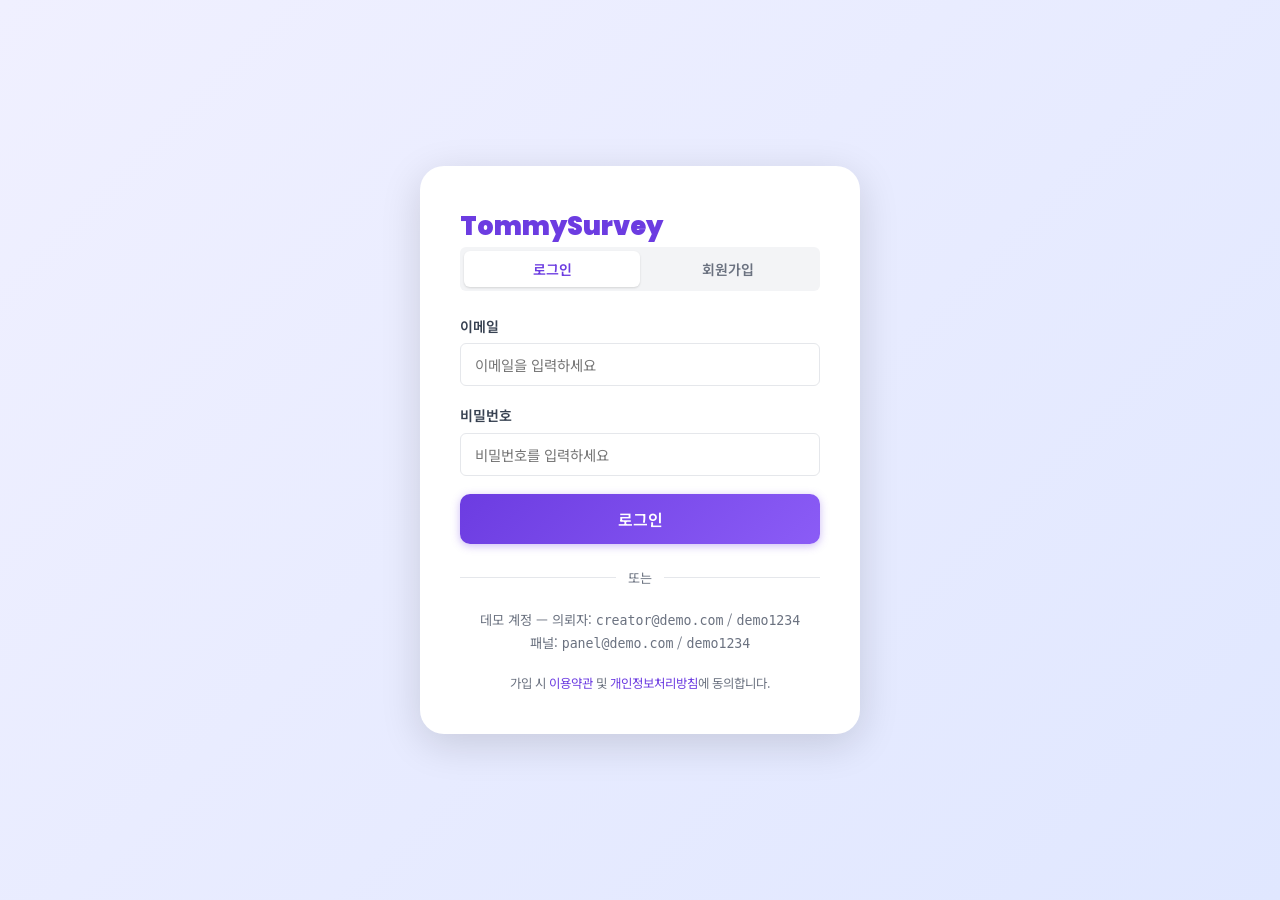
==== auth.html @ 0f88a9a4 "feat: Tommy Survey MVP 전체 구현 오픈서베이 유사 설문 플랫폼 기획안 기반 MVP 개발  - index.html: 랜딩 페이지 (히어로, 기능 소개, 요금제, C" ====
<!doctype html>
<html lang="ko">
<head>
  <meta charset="UTF-8" />
  <meta name="viewport" content="width=device-width, initial-scale=1.0" />
  <title>로그인 / 회원가입 — Tommy Survey</title>
  <link rel="stylesheet" href="/style.css" />
</head>
<body>

<div class="auth-page">
  <div class="auth-card">
    <a href="/index.html" class="auth-logo">TommySurvey</a>

    <!-- Tabs -->
    <div class="auth-tabs">
      <button class="auth-tab active" id="tab-login" onclick="switchTab('login')">로그인</button>
      <button class="auth-tab" id="tab-register" onclick="switchTab('register')">회원가입</button>
    </div>

    <!-- ── Login Form ─────────────────────── -->
    <div id="form-login">
      <div class="form-group">
        <label class="form-label">이메일</label>
        <input type="email" class="form-input" id="login-email" placeholder="이메일을 입력하세요" />
      </div>
      <div class="form-group">
        <label class="form-label">비밀번호</label>
        <input type="password" class="form-input" id="login-pw" placeholder="비밀번호를 입력하세요" />
      </div>
      <div id="login-error" class="form-error" style="display:none;margin-bottom:12px;"></div>
      <button class="btn btn-primary btn-block btn-lg" onclick="doLogin()">로그인</button>
      <div class="auth-divider"><span>또는</span></div>
      <p style="text-align:center;font-size:.83rem;color:var(--text-sub);">
        데모 계정 — 의뢰자: <code>creator@demo.com</code> / <code>demo1234</code><br/>
        패널: <code>panel@demo.com</code> / <code>demo1234</code>
      </p>
    </div>

    <!-- ── Register Form ──────────────────── -->
    <div id="form-register" style="display:none;">
      <!-- Role selection -->
      <p style="font-size:.85rem;font-weight:600;color:var(--gray-700);margin-bottom:10px;">역할을 선택하세요</p>
      <div class="role-select">
        <button class="role-btn active" id="role-creator" onclick="selectRole('creator')">
          <div class="role-icon">🧑‍💼</div>
          <div class="role-name">의뢰자</div>
          <div class="role-desc">설문 제작·배포</div>
        </button>
        <button class="role-btn" id="role-panel" onclick="selectRole('panel')">
          <div class="role-icon">👤</div>
          <div class="role-name">패널</div>
          <div class="role-desc">설문 참여·보상</div>
        </button>
      </div>
      <div class="form-group">
        <label class="form-label">이름</label>
        <input type="text" class="form-input" id="reg-name" placeholder="홍길동" />
      </div>
      <div class="form-group">
        <label class="form-label">이메일</label>
        <input type="email" class="form-input" id="reg-email" placeholder="이메일을 입력하세요" />
      </div>
      <div class="form-group">
        <label class="form-label">비밀번호</label>
        <input type="password" class="form-input" id="reg-pw" placeholder="8자 이상" />
      </div>
      <div id="reg-error" class="form-error" style="display:none;margin-bottom:12px;"></div>
      <button class="btn btn-primary btn-block btn-lg" onclick="doRegister()">가입하기</button>
    </div>

    <p style="text-align:center;font-size:.78rem;color:var(--text-sub);margin-top:20px;">
      가입 시 <a href="#" style="color:var(--primary);">이용약관</a> 및 <a href="#" style="color:var(--primary);">개인정보처리방침</a>에 동의합니다.
    </p>
  </div>
</div>

<div id="toast-container"></div>
<script src="/main.js"></script>
<script>
let selectedRole = 'creator';

function switchTab(tab) {
  document.getElementById('form-login').style.display    = tab === 'login'    ? '' : 'none';
  document.getElementById('form-register').style.display = tab === 'register' ? '' : 'none';
  document.getElementById('tab-login').classList.toggle('active',    tab === 'login');
  document.getElementById('tab-register').classList.toggle('active', tab === 'register');
}

function selectRole(role) {
  selectedRole = role;
  document.getElementById('role-creator').classList.toggle('active', role === 'creator');
  document.getElementById('role-panel').classList.toggle('active',   role === 'panel');
}

function showError(id, msg) {
  const el = document.getElementById(id);
  el.textContent = msg;
  el.style.display = 'block';
}

function doLogin() {
  const email = document.getElementById('login-email').value.trim();
  const pw    = document.getElementById('login-pw').value;
  const users = DB.getUsers();
  const user  = users.find(u => u.email === email && u.password === pw);
  if (!user) { showError('login-error', '이메일 또는 비밀번호가 올바르지 않습니다.'); return; }
  DB.setSession({ userId: user.id, role: user.role });
  toast('로그인 성공!', 'success');
  setTimeout(() => {
    window.location.href = user.role === 'creator' ? '/dashboard.html' : '/panel.html';
  }, 500);
}

function doRegister() {
  const name  = document.getElementById('reg-name').value.trim();
  const email = document.getElementById('reg-email').value.trim();
  const pw    = document.getElementById('reg-pw').value;
  if (!name)  { showError('reg-error', '이름을 입력해 주세요.'); return; }
  if (!email) { showError('reg-error', '이메일을 입력해 주세요.'); return; }
  if (pw.length < 8) { showError('reg-error', '비밀번호는 8자 이상이어야 합니다.'); return; }
  const users = DB.getUsers();
  if (users.find(u => u.email === email)) { showError('reg-error', '이미 사용 중인 이메일입니다.'); return; }
  const newUser = {
    id: genId('user'), email, password: pw, name, role: selectedRole,
    credits: selectedRole === 'creator' ? 0 : undefined,
    points:  selectedRole === 'panel'   ? 0 : undefined,
    createdAt: new Date().toISOString()
  };
  users.push(newUser);
  DB.setUsers(users);
  DB.setSession({ userId: newUser.id, role: newUser.role });
  toast('회원가입 완료!', 'success');
  setTimeout(() => {
    window.location.href = newUser.role === 'creator' ? '/dashboard.html' : '/panel.html';
  }, 500);
}

// 엔터키 지원
document.addEventListener('keydown', e => {
  if (e.key !== 'Enter') return;
  const loginVisible = document.getElementById('form-login').style.display !== 'none';
  if (loginVisible) doLogin(); else doRegister();
});

// URL 파라미터 확인
document.addEventListener('DOMContentLoaded', () => {
  const tab = new URLSearchParams(location.search).get('tab');
  if (tab === 'register') switchTab('register');
  // 이미 로그인 시 리다이렉트
  const user = currentUser();
  if (user) window.location.href = user.role === 'creator' ? '/dashboard.html' : '/panel.html';
});
</script>
</body>
</html>
---- style.css ----
@import url('https://fonts.googleapis.com/css2?family=Noto+Sans+KR:wght@400;500;700;900&family=Poppins:wght@700;900&display=swap');

/* ─── CSS Variables ─────────────────────────────────── */
:root {
  --primary:       #6C3CE1;
  --primary-light: #8B5CF6;
  --primary-dark:  #4C1D95;
  --secondary:     #2575fc;
  --success:       #10B981;
  --warning:       #F59E0B;
  --danger:        #EF4444;
  --info:          #3B82F6;

  --gray-50:  #F9FAFB;
  --gray-100: #F3F4F6;
  --gray-200: #E5E7EB;
  --gray-300: #D1D5DB;
  --gray-400: #9CA3AF;
  --gray-500: #6B7280;
  --gray-600: #4B5563;
  --gray-700: #374151;
  --gray-900: #111827;

  --bg:       #F3F4F6;
  --surface:  #FFFFFF;
  --text:     #111827;
  --text-sub: #6B7280;
  --border:   #E5E7EB;

  --radius-sm: 6px;
  --radius:    10px;
  --radius-lg: 16px;
  --radius-xl: 24px;
  --shadow-sm: 0 1px 3px rgba(0,0,0,.08), 0 1px 2px rgba(0,0,0,.06);
  --shadow:    0 4px 16px rgba(0,0,0,.10);
  --shadow-lg: 0 10px 40px rgba(0,0,0,.14);

  --font:      'Noto Sans KR', sans-serif;
  --font-logo: 'Poppins', sans-serif;
  --nav-h:     64px;
}

/* ─── Reset ─────────────────────────────────────────── */
*, *::before, *::after { box-sizing: border-box; margin: 0; padding: 0; }
html { font-size: 16px; scroll-behavior: smooth; }
body { font-family: var(--font); background: var(--bg); color: var(--text); line-height: 1.6; -webkit-font-smoothing: antialiased; }
a { color: inherit; text-decoration: none; }
img { max-width: 100%; display: block; }
button, input, select, textarea { font-family: inherit; font-size: inherit; }
ul, ol { list-style: none; }

/* ─── Layout ─────────────────────────────────────────── */
.container { max-width: 1100px; margin: 0 auto; padding: 0 24px; }
.container-sm { max-width: 720px; margin: 0 auto; padding: 0 24px; }
.page-content { padding-top: calc(var(--nav-h) + 32px); padding-bottom: 60px; }

/* ─── Navbar ─────────────────────────────────────────── */
.navbar {
  position: fixed; top: 0; left: 0; right: 0; z-index: 100;
  height: var(--nav-h);
  background: var(--surface);
  border-bottom: 1px solid var(--border);
  display: flex; align-items: center;
  box-shadow: var(--shadow-sm);
}
.navbar .container { display: flex; align-items: center; gap: 16px; width: 100%; max-width: 1100px; }
.navbar-logo { font-family: var(--font-logo); font-size: 1.4rem; font-weight: 900; color: var(--primary); flex: 1; }
.navbar-logo span { color: var(--gray-700); }
.navbar-links { display: flex; align-items: center; gap: 8px; }
.navbar-user { display: flex; align-items: center; gap: 12px; }
.avatar {
  width: 36px; height: 36px; border-radius: 50%;
  background: linear-gradient(135deg, var(--primary), var(--secondary));
  color: white; font-weight: 700; font-size: .85rem;
  display: flex; align-items: center; justify-content: center;
  cursor: pointer; flex-shrink: 0;
}
.navbar-username { font-size: .9rem; font-weight: 500; color: var(--gray-700); }

/* ─── Buttons ────────────────────────────────────────── */
.btn {
  display: inline-flex; align-items: center; justify-content: center; gap: 6px;
  padding: 9px 20px; border-radius: var(--radius-sm); font-weight: 600;
  font-size: .9rem; cursor: pointer; border: none; transition: all .2s;
  white-space: nowrap; text-decoration: none;
}
.btn:disabled { opacity: .5; cursor: not-allowed; }
.btn-primary {
  background: linear-gradient(135deg, var(--primary), var(--primary-light));
  color: white; box-shadow: 0 2px 8px rgba(108,60,225,.35);
}
.btn-primary:hover:not(:disabled) { box-shadow: 0 4px 16px rgba(108,60,225,.45); transform: translateY(-1px); }
.btn-secondary { background: var(--gray-100); color: var(--gray-700); }
.btn-secondary:hover:not(:disabled) { background: var(--gray-200); }
.btn-outline { background: transparent; color: var(--primary); border: 1.5px solid var(--primary); }
.btn-outline:hover:not(:disabled) { background: var(--primary); color: white; }
.btn-ghost { background: transparent; color: var(--gray-600); }
.btn-ghost:hover:not(:disabled) { background: var(--gray-100); }
.btn-danger { background: var(--danger); color: white; }
.btn-danger:hover:not(:disabled) { background: #DC2626; }
.btn-success { background: var(--success); color: white; }
.btn-success:hover:not(:disabled) { background: #059669; }
.btn-sm { padding: 6px 14px; font-size: .82rem; }
.btn-lg { padding: 13px 32px; font-size: 1rem; border-radius: var(--radius); }
.btn-block { width: 100%; }
.btn-icon { padding: 8px; border-radius: var(--radius-sm); min-width: 36px; }

/* ─── Cards ──────────────────────────────────────────── */
.card {
  background: var(--surface); border-radius: var(--radius-lg);
  box-shadow: var(--shadow-sm); border: 1px solid var(--border);
  padding: 24px;
}
.card-header { display: flex; align-items: center; justify-content: space-between; margin-bottom: 20px; }
.card-title { font-size: 1rem; font-weight: 700; color: var(--gray-900); }

/* ─── Stats Grid ─────────────────────────────────────── */
.stats-grid { display: grid; grid-template-columns: repeat(auto-fit, minmax(180px, 1fr)); gap: 16px; margin-bottom: 28px; }
.stat-card { background: var(--surface); border-radius: var(--radius-lg); padding: 20px 24px; border: 1px solid var(--border); box-shadow: var(--shadow-sm); }
.stat-label { font-size: .8rem; color: var(--text-sub); font-weight: 500; margin-bottom: 6px; text-transform: uppercase; letter-spacing: .05em; }
.stat-value { font-size: 2rem; font-weight: 900; color: var(--gray-900); line-height: 1; }
.stat-value.primary { color: var(--primary); }
.stat-value.success { color: var(--success); }
.stat-sub { font-size: .78rem; color: var(--text-sub); margin-top: 4px; }

/* ─── Badges ─────────────────────────────────────────── */
.badge {
  display: inline-flex; align-items: center; gap: 4px;
  padding: 3px 10px; border-radius: 999px; font-size: .75rem; font-weight: 600;
}
.badge::before { content: ''; width: 6px; height: 6px; border-radius: 50%; background: currentColor; display: inline-block; }
.badge-active    { background: #D1FAE5; color: #065F46; }
.badge-draft     { background: #F3F4F6; color: #6B7280; }
.badge-closed    { background: #E0E7FF; color: #3730A3; }
.badge-panel     { background: #FEF3C7; color: #92400E; }
.badge-creator   { background: #EDE9FE; color: #5B21B6; }

/* ─── Forms ──────────────────────────────────────────── */
.form-group { margin-bottom: 18px; }
.form-label { display: block; font-size: .875rem; font-weight: 600; color: var(--gray-700); margin-bottom: 6px; }
.form-input, .form-select, .form-textarea {
  display: block; width: 100%; padding: 10px 14px;
  border: 1.5px solid var(--border); border-radius: var(--radius-sm);
  background: var(--surface); color: var(--text);
  transition: border-color .2s, box-shadow .2s; font-size: .9rem;
}
.form-input:focus, .form-select:focus, .form-textarea:focus {
  outline: none; border-color: var(--primary);
  box-shadow: 0 0 0 3px rgba(108,60,225,.15);
}
.form-textarea { resize: vertical; min-height: 80px; }
.form-hint { font-size: .8rem; color: var(--text-sub); margin-top: 4px; }
.form-error { font-size: .8rem; color: var(--danger); margin-top: 4px; }

/* ─── Toggle / Checkbox ──────────────────────────────── */
.toggle-group { display: flex; align-items: center; gap: 10px; }
.toggle { position: relative; width: 40px; height: 22px; flex-shrink: 0; }
.toggle input { opacity: 0; width: 0; height: 0; position: absolute; }
.toggle-slider {
  position: absolute; inset: 0; background: var(--gray-300); border-radius: 999px;
  transition: .2s; cursor: pointer;
}
.toggle-slider::before {
  content: ''; position: absolute; width: 16px; height: 16px; border-radius: 50%;
  background: white; top: 3px; left: 3px; transition: .2s;
  box-shadow: 0 1px 3px rgba(0,0,0,.2);
}
.toggle input:checked + .toggle-slider { background: var(--primary); }
.toggle input:checked + .toggle-slider::before { transform: translateX(18px); }

/* ─── Table ──────────────────────────────────────────── */
.table-wrap { overflow-x: auto; border-radius: var(--radius-lg); border: 1px solid var(--border); }
table { width: 100%; border-collapse: collapse; background: var(--surface); }
thead th {
  padding: 12px 16px; text-align: left;
  font-size: .78rem; font-weight: 700; text-transform: uppercase; letter-spacing: .05em;
  color: var(--text-sub); background: var(--gray-50);
  border-bottom: 1px solid var(--border);
}
tbody td { padding: 14px 16px; border-bottom: 1px solid var(--gray-100); font-size: .9rem; vertical-align: middle; }
tbody tr:last-child td { border-bottom: none; }
tbody tr:hover td { background: var(--gray-50); }

/* ─── Page Header ────────────────────────────────────── */
.page-header { margin-bottom: 28px; }
.page-header h1 { font-size: 1.6rem; font-weight: 900; color: var(--gray-900); }
.page-header p { font-size: .9rem; color: var(--text-sub); margin-top: 4px; }
.page-header-row { display: flex; align-items: flex-end; justify-content: space-between; flex-wrap: wrap; gap: 12px; }

/* ─── Empty State ────────────────────────────────────── */
.empty-state { text-align: center; padding: 60px 24px; color: var(--text-sub); }
.empty-state .empty-icon { font-size: 3rem; margin-bottom: 12px; opacity: .4; }
.empty-state h3 { font-size: 1.1rem; font-weight: 700; color: var(--gray-700); margin-bottom: 6px; }
.empty-state p  { font-size: .9rem; }

/* ─── Modal ──────────────────────────────────────────── */
.modal-backdrop {
  position: fixed; inset: 0; background: rgba(0,0,0,.45);
  display: flex; align-items: center; justify-content: center;
  z-index: 1000; padding: 24px; opacity: 0; pointer-events: none; transition: opacity .2s;
}
.modal-backdrop.open { opacity: 1; pointer-events: all; }
.modal {
  background: var(--surface); border-radius: var(--radius-xl);
  max-width: 520px; width: 100%; padding: 32px;
  box-shadow: var(--shadow-lg); transform: translateY(16px); transition: transform .2s;
}
.modal-backdrop.open .modal { transform: translateY(0); }
.modal-header { display: flex; align-items: center; justify-content: space-between; margin-bottom: 20px; }
.modal-title { font-size: 1.1rem; font-weight: 800; color: var(--gray-900); }
.modal-close { background: none; border: none; cursor: pointer; color: var(--gray-400); font-size: 1.4rem; line-height: 1; padding: 0; }
.modal-close:hover { color: var(--gray-700); }
.modal-footer { display: flex; gap: 10px; justify-content: flex-end; margin-top: 24px; }

/* ─── Toast ──────────────────────────────────────────── */
#toast-container { position: fixed; bottom: 24px; right: 24px; z-index: 2000; display: flex; flex-direction: column; gap: 8px; }
.toast {
  padding: 12px 18px; border-radius: var(--radius); background: var(--gray-900); color: white;
  font-size: .875rem; font-weight: 500; box-shadow: var(--shadow-lg);
  animation: toastIn .2s ease; min-width: 220px;
}
.toast.success { background: var(--success); }
.toast.error   { background: var(--danger); }
.toast.warning { background: var(--warning); color: var(--gray-900); }
@keyframes toastIn { from { opacity:0; transform: translateY(12px); } to { opacity:1; transform: translateY(0); } }

/* ─── Divider / Chip ─────────────────────────────────── */
.divider { border: none; border-top: 1px solid var(--border); margin: 24px 0; }
.chip {
  display: inline-flex; align-items: center; gap: 6px;
  padding: 4px 12px; background: var(--gray-100); border-radius: 999px;
  font-size: .8rem; font-weight: 500; color: var(--gray-600);
}

/* ─── Survey Progress Bar ────────────────────────────── */
.progress-bar-wrap { height: 6px; background: var(--gray-200); border-radius: 999px; overflow: hidden; margin-bottom: 32px; }
.progress-bar { height: 100%; background: linear-gradient(90deg, var(--primary), var(--primary-light)); border-radius: 999px; transition: width .3s ease; }

/* ─── Question Card (Builder / Survey) ──────────────── */
.q-card {
  background: var(--surface); border: 1.5px solid var(--border);
  border-radius: var(--radius-lg); padding: 20px; margin-bottom: 12px;
  cursor: pointer; transition: border-color .15s, box-shadow .15s;
  position: relative;
}
.q-card:hover { border-color: var(--primary-light); }
.q-card.active { border-color: var(--primary); box-shadow: 0 0 0 3px rgba(108,60,225,.12); }
.q-card-num {
  position: absolute; top: 20px; left: 20px;
  width: 24px; height: 24px; background: var(--primary); color: white;
  border-radius: 50%; font-size: .72rem; font-weight: 700;
  display: flex; align-items: center; justify-content: center;
}
.q-card-content { padding-left: 36px; }
.q-card-text { font-size: .95rem; font-weight: 600; color: var(--gray-800); }
.q-card-type { font-size: .78rem; color: var(--text-sub); margin-top: 2px; }
.q-card-actions { display: flex; gap: 4px; margin-left: auto; }

/* ─── Option Rows ────────────────────────────────────── */
.option-row { display: flex; align-items: center; gap: 8px; margin-bottom: 8px; }
.option-row input[type=text] { flex: 1; }
.option-icon { width: 18px; height: 18px; border: 2px solid var(--gray-300); border-radius: 3px; flex-shrink: 0; }
.option-icon.circle { border-radius: 50%; }

/* ─── Scale / NPS ────────────────────────────────────── */
.scale-group { display: flex; gap: 8px; flex-wrap: wrap; }
.scale-btn {
  width: 44px; height: 44px; border-radius: var(--radius-sm);
  border: 1.5px solid var(--border); background: var(--surface);
  font-weight: 600; cursor: pointer; transition: all .15s;
}
.scale-btn:hover, .scale-btn.selected { background: var(--primary); color: white; border-color: var(--primary); }
.scale-labels { display: flex; justify-content: space-between; font-size: .75rem; color: var(--text-sub); margin-top: 6px; }

/* ─── Landing Page ───────────────────────────────────── */
.landing-nav {
  position: fixed; top: 0; left: 0; right: 0; z-index: 100;
  height: var(--nav-h); display: flex; align-items: center;
  background: rgba(255,255,255,.92); backdrop-filter: blur(12px);
  border-bottom: 1px solid rgba(255,255,255,.3);
}
.hero-section {
  min-height: 100vh; display: flex; align-items: center;
  background: linear-gradient(135deg, #0f0c29, #302b63, #24243e);
  position: relative; overflow: hidden; padding-top: var(--nav-h);
}
.hero-section::before {
  content: ''; position: absolute; inset: 0;
  background: radial-gradient(ellipse at 30% 60%, rgba(108,60,225,.4) 0%, transparent 60%),
              radial-gradient(ellipse at 80% 20%, rgba(37,117,252,.3) 0%, transparent 50%);
}
.hero-content { position: relative; z-index: 1; color: white; max-width: 640px; }
.hero-tag { display: inline-flex; align-items: center; gap: 8px; background: rgba(255,255,255,.12); border: 1px solid rgba(255,255,255,.2); border-radius: 999px; padding: 6px 16px; font-size: .82rem; font-weight: 600; margin-bottom: 24px; }
.hero-title { font-size: 3.2rem; font-weight: 900; line-height: 1.15; margin-bottom: 20px; }
.hero-title .accent { background: linear-gradient(90deg, #a78bfa, #60a5fa); -webkit-background-clip: text; -webkit-text-fill-color: transparent; background-clip: text; }
.hero-desc { font-size: 1.1rem; opacity: .8; margin-bottom: 36px; line-height: 1.7; }
.hero-cta { display: flex; gap: 12px; flex-wrap: wrap; }
.hero-visual { position: absolute; right: -40px; top: 50%; transform: translateY(-50%); width: 520px; opacity: .15; pointer-events: none; }

.section { padding: 80px 0; }
.section-tag { font-size: .8rem; font-weight: 700; text-transform: uppercase; letter-spacing: .1em; color: var(--primary); margin-bottom: 10px; }
.section-title { font-size: 2rem; font-weight: 900; color: var(--gray-900); margin-bottom: 12px; line-height: 1.2; }
.section-desc { font-size: 1rem; color: var(--text-sub); max-width: 520px; line-height: 1.7; }
.section-center { text-align: center; }
.section-center .section-desc { margin: 0 auto 40px; }

.feature-grid { display: grid; grid-template-columns: repeat(auto-fit, minmax(280px, 1fr)); gap: 24px; margin-top: 48px; }
.feature-card { background: var(--surface); border-radius: var(--radius-lg); padding: 28px; border: 1px solid var(--border); transition: box-shadow .2s, transform .2s; }
.feature-card:hover { box-shadow: var(--shadow); transform: translateY(-2px); }
.feature-icon { width: 48px; height: 48px; border-radius: var(--radius); background: linear-gradient(135deg, var(--primary), var(--primary-light)); display: flex; align-items: center; justify-content: center; font-size: 1.4rem; margin-bottom: 16px; }
.feature-title { font-size: 1rem; font-weight: 700; margin-bottom: 8px; }
.feature-desc { font-size: .875rem; color: var(--text-sub); line-height: 1.65; }

.steps { display: grid; grid-template-columns: repeat(auto-fit, minmax(200px, 1fr)); gap: 32px; margin-top: 48px; position: relative; }
.step { text-align: center; }
.step-num { width: 48px; height: 48px; border-radius: 50%; background: linear-gradient(135deg, var(--primary), var(--primary-light)); color: white; font-size: 1.1rem; font-weight: 900; display: flex; align-items: center; justify-content: center; margin: 0 auto 16px; }
.step-title { font-size: .95rem; font-weight: 700; margin-bottom: 6px; }
.step-desc { font-size: .83rem; color: var(--text-sub); line-height: 1.6; }

.pricing-grid { display: grid; grid-template-columns: repeat(auto-fit, minmax(240px, 1fr)); gap: 20px; margin-top: 48px; }
.pricing-card { background: var(--surface); border: 1.5px solid var(--border); border-radius: var(--radius-xl); padding: 28px; transition: box-shadow .2s; }
.pricing-card.featured { border-color: var(--primary); box-shadow: 0 0 0 3px rgba(108,60,225,.12); position: relative; }
.pricing-card.featured::before { content: 'BEST'; position: absolute; top: -12px; left: 50%; transform: translateX(-50%); background: var(--primary); color: white; font-size: .7rem; font-weight: 800; padding: 3px 12px; border-radius: 999px; letter-spacing: .08em; }
.pricing-name { font-size: .85rem; font-weight: 700; color: var(--text-sub); text-transform: uppercase; letter-spacing: .08em; margin-bottom: 8px; }
.pricing-price { font-size: 2.2rem; font-weight: 900; color: var(--gray-900); line-height: 1; margin-bottom: 4px; }
.pricing-price span { font-size: 1rem; font-weight: 500; color: var(--text-sub); }
.pricing-desc { font-size: .82rem; color: var(--text-sub); margin-bottom: 20px; }
.pricing-features { margin-bottom: 24px; }
.pricing-feature { display: flex; align-items: center; gap: 8px; font-size: .875rem; color: var(--gray-700); padding: 5px 0; }
.pricing-feature::before { content: '✓'; color: var(--success); font-weight: 700; flex-shrink: 0; }

.landing-footer { background: var(--gray-900); color: var(--gray-400); padding: 40px 0; text-align: center; font-size: .85rem; }
.landing-footer strong { color: white; }

/* ─── Auth Page ──────────────────────────────────────── */
.auth-page { min-height: 100vh; display: flex; align-items: center; justify-content: center; background: linear-gradient(135deg, #f0f0ff, #e0e7ff); padding: 24px; }
.auth-card { background: var(--surface); border-radius: var(--radius-xl); padding: 40px; max-width: 440px; width: 100%; box-shadow: var(--shadow-lg); }
.auth-logo { font-family: var(--font-logo); font-size: 1.6rem; font-weight: 900; color: var(--primary); text-align: center; margin-bottom: 28px; }
.auth-tabs { display: flex; background: var(--gray-100); border-radius: var(--radius-sm); padding: 4px; margin-bottom: 24px; }
.auth-tab { flex: 1; text-align: center; padding: 8px; border-radius: var(--radius-sm); font-size: .875rem; font-weight: 600; cursor: pointer; color: var(--text-sub); transition: all .15s; border: none; background: none; }
.auth-tab.active { background: var(--surface); color: var(--primary); box-shadow: var(--shadow-sm); }
.role-select { display: grid; grid-template-columns: 1fr 1fr; gap: 10px; margin-bottom: 20px; }
.role-btn { padding: 14px; border: 1.5px solid var(--border); border-radius: var(--radius); background: var(--surface); cursor: pointer; text-align: center; transition: all .15s; }
.role-btn .role-icon { font-size: 1.6rem; margin-bottom: 6px; }
.role-btn .role-name { font-size: .85rem; font-weight: 700; color: var(--gray-700); }
.role-btn .role-desc { font-size: .75rem; color: var(--text-sub); margin-top: 2px; }
.role-btn.active { border-color: var(--primary); background: #F5F0FF; }
.auth-divider { text-align: center; position: relative; margin: 20px 0; }
.auth-divider::before { content: ''; position: absolute; top: 50%; left: 0; right: 0; height: 1px; background: var(--border); }
.auth-divider span { position: relative; background: white; padding: 0 12px; color: var(--text-sub); font-size: .82rem; }

/* ─── Builder Layout ─────────────────────────────────── */
.builder-layout { display: grid; grid-template-columns: 280px 1fr; gap: 20px; min-height: calc(100vh - var(--nav-h) - 80px); }
.builder-sidebar { background: var(--surface); border-radius: var(--radius-lg); border: 1px solid var(--border); padding: 20px; display: flex; flex-direction: column; height: fit-content; position: sticky; top: calc(var(--nav-h) + 20px); }
.builder-sidebar-title { font-size: .82rem; font-weight: 700; text-transform: uppercase; letter-spacing: .06em; color: var(--text-sub); margin-bottom: 14px; }
.builder-main { min-width: 0; }
.builder-toolbar { background: var(--surface); border: 1px solid var(--border); border-radius: var(--radius-lg); padding: 16px 20px; margin-bottom: 20px; display: flex; align-items: center; gap: 10px; flex-wrap: wrap; }
.builder-toolbar-title { font-weight: 700; flex: 1; min-width: 200px; }

/* ─── Survey Taking ──────────────────────────────────── */
.survey-page { min-height: 100vh; background: linear-gradient(135deg, #f0f0ff, #e8eeff); display: flex; flex-direction: column; }
.survey-header { background: var(--surface); border-bottom: 1px solid var(--border); padding: 16px 24px; display: flex; align-items: center; justify-content: space-between; }
.survey-logo { font-family: var(--font-logo); font-weight: 900; color: var(--primary); font-size: 1.1rem; }
.survey-body { flex: 1; display: flex; align-items: center; justify-content: center; padding: 40px 24px; }
.survey-card { background: var(--surface); border-radius: var(--radius-xl); padding: 40px; max-width: 620px; width: 100%; box-shadow: var(--shadow-lg); }
.survey-card-header { margin-bottom: 28px; }
.survey-q-label { font-size: .8rem; font-weight: 700; color: var(--primary); text-transform: uppercase; letter-spacing: .08em; margin-bottom: 8px; }
.survey-q-text { font-size: 1.15rem; font-weight: 700; color: var(--gray-900); line-height: 1.5; }
.survey-q-required { color: var(--danger); margin-left: 2px; }
.survey-options { display: flex; flex-direction: column; gap: 10px; }
.survey-option {
  display: flex; align-items: center; gap: 12px;
  padding: 14px 16px; border: 1.5px solid var(--border); border-radius: var(--radius);
  cursor: pointer; transition: all .15s; background: var(--surface);
}
.survey-option:hover { border-color: var(--primary-light); background: #F5F0FF; }
.survey-option.selected { border-color: var(--primary); background: #F0EAFF; }
.survey-option-mark { width: 20px; height: 20px; border-radius: 50%; border: 2px solid var(--gray-300); flex-shrink: 0; transition: all .15s; display: flex; align-items: center; justify-content: center; }
.survey-option.selected .survey-option-mark { background: var(--primary); border-color: var(--primary); }
.survey-option.selected .survey-option-mark::after { content: ''; width: 8px; height: 8px; background: white; border-radius: 50%; }
.survey-option-checkbox { border-radius: 4px; }
.survey-option.selected .survey-option-checkbox { background: var(--primary); border-color: var(--primary); }
.survey-option.selected .survey-option-checkbox::after { content: '✓'; color: white; font-size: .7rem; font-weight: 900; }
.survey-nav { display: flex; justify-content: space-between; align-items: center; margin-top: 32px; }
.survey-counter { font-size: .85rem; color: var(--text-sub); font-weight: 500; }
.survey-success { text-align: center; padding: 20px 0; }
.survey-success .success-icon { font-size: 3.5rem; margin-bottom: 16px; }
.survey-success h2 { font-size: 1.5rem; font-weight: 900; margin-bottom: 10px; }
.survey-success p { color: var(--text-sub); font-size: .95rem; line-height: 1.6; }
.point-badge { display: inline-flex; align-items: center; gap: 6px; background: #FEF3C7; color: #92400E; padding: 8px 18px; border-radius: 999px; font-weight: 700; margin-top: 16px; font-size: .95rem; }

/* ─── Results ────────────────────────────────────────── */
.chart-wrap { margin-top: 16px; position: relative; max-height: 300px; }
.result-q-card { background: var(--surface); border: 1px solid var(--border); border-radius: var(--radius-lg); padding: 24px; margin-bottom: 16px; }
.result-q-title { font-size: .95rem; font-weight: 700; color: var(--gray-800); margin-bottom: 4px; }
.result-q-meta { font-size: .78rem; color: var(--text-sub); margin-bottom: 16px; }
.bar-item { display: flex; align-items: center; gap: 10px; margin-bottom: 10px; font-size: .875rem; }
.bar-label { width: 160px; flex-shrink: 0; overflow: hidden; text-overflow: ellipsis; white-space: nowrap; }
.bar-track { flex: 1; height: 28px; background: var(--gray-100); border-radius: var(--radius-sm); overflow: hidden; }
.bar-fill { height: 100%; background: linear-gradient(90deg, var(--primary), var(--primary-light)); border-radius: var(--radius-sm); transition: width .6s ease; display: flex; align-items: center; padding-left: 8px; font-size: .75rem; font-weight: 700; color: white; white-space: nowrap; }
.bar-pct { width: 48px; text-align: right; color: var(--text-sub); font-size: .82rem; }
.text-responses { max-height: 200px; overflow-y: auto; }
.text-response-item { padding: 10px 14px; background: var(--gray-50); border-radius: var(--radius-sm); margin-bottom: 6px; font-size: .875rem; border-left: 3px solid var(--primary-light); }

/* ─── Panel Home ─────────────────────────────────────── */
.point-card { background: linear-gradient(135deg, var(--primary), var(--secondary)); color: white; border-radius: var(--radius-xl); padding: 28px; margin-bottom: 24px; position: relative; overflow: hidden; }
.point-card::after { content: ''; position: absolute; right: -40px; top: -40px; width: 180px; height: 180px; border-radius: 50%; background: rgba(255,255,255,.1); }
.point-card-label { font-size: .85rem; opacity: .8; margin-bottom: 4px; }
.point-card-value { font-size: 2.8rem; font-weight: 900; line-height: 1; margin-bottom: 4px; }
.point-card-sub { font-size: .82rem; opacity: .7; }
.survey-feed { display: flex; flex-direction: column; gap: 14px; }
.feed-card { background: var(--surface); border: 1px solid var(--border); border-radius: var(--radius-lg); padding: 20px; display: flex; align-items: center; gap: 16px; transition: box-shadow .15s; }
.feed-card:hover { box-shadow: var(--shadow); }
.feed-card-icon { width: 48px; height: 48px; border-radius: var(--radius); background: linear-gradient(135deg, var(--primary), var(--primary-light)); display: flex; align-items: center; justify-content: center; font-size: 1.3rem; flex-shrink: 0; }
.feed-card-body { flex: 1; min-width: 0; }
.feed-card-title { font-size: .95rem; font-weight: 700; color: var(--gray-900); margin-bottom: 4px; overflow: hidden; text-overflow: ellipsis; white-space: nowrap; }
.feed-card-meta { font-size: .8rem; color: var(--text-sub); display: flex; gap: 12px; }
.feed-card-meta span { display: flex; align-items: center; gap: 4px; }
.feed-card-reward { text-align: right; flex-shrink: 0; }
.reward-value { font-size: 1.1rem; font-weight: 900; color: var(--primary); }
.reward-label { font-size: .72rem; color: var(--text-sub); }
.tabs { display: flex; border-bottom: 2px solid var(--border); margin-bottom: 20px; gap: 4px; }
.tab-btn { padding: 10px 20px; font-size: .9rem; font-weight: 600; color: var(--text-sub); background: none; border: none; cursor: pointer; border-bottom: 2px solid transparent; margin-bottom: -2px; transition: all .15s; }
.tab-btn.active { color: var(--primary); border-bottom-color: var(--primary); }

/* ─── Responsive ─────────────────────────────────────── */
@media (max-width: 768px) {
  .hero-title { font-size: 2.2rem; }
  .section { padding: 56px 0; }
  .section-title { font-size: 1.6rem; }
  .builder-layout { grid-template-columns: 1fr; }
  .builder-sidebar { position: static; }
  .stats-grid { grid-template-columns: repeat(2, 1fr); }
  .pricing-grid { grid-template-columns: 1fr; }
  .feature-grid { grid-template-columns: 1fr; }
}
@media (max-width: 480px) {
  .container, .container-sm { padding: 0 16px; }
  .hero-title { font-size: 1.8rem; }
  .hero-cta { flex-direction: column; }
  .hero-cta .btn { width: 100%; justify-content: center; }
  .stats-grid { grid-template-columns: 1fr 1fr; }
  .auth-card { padding: 28px 20px; }
  .survey-card { padding: 28px 20px; }
}
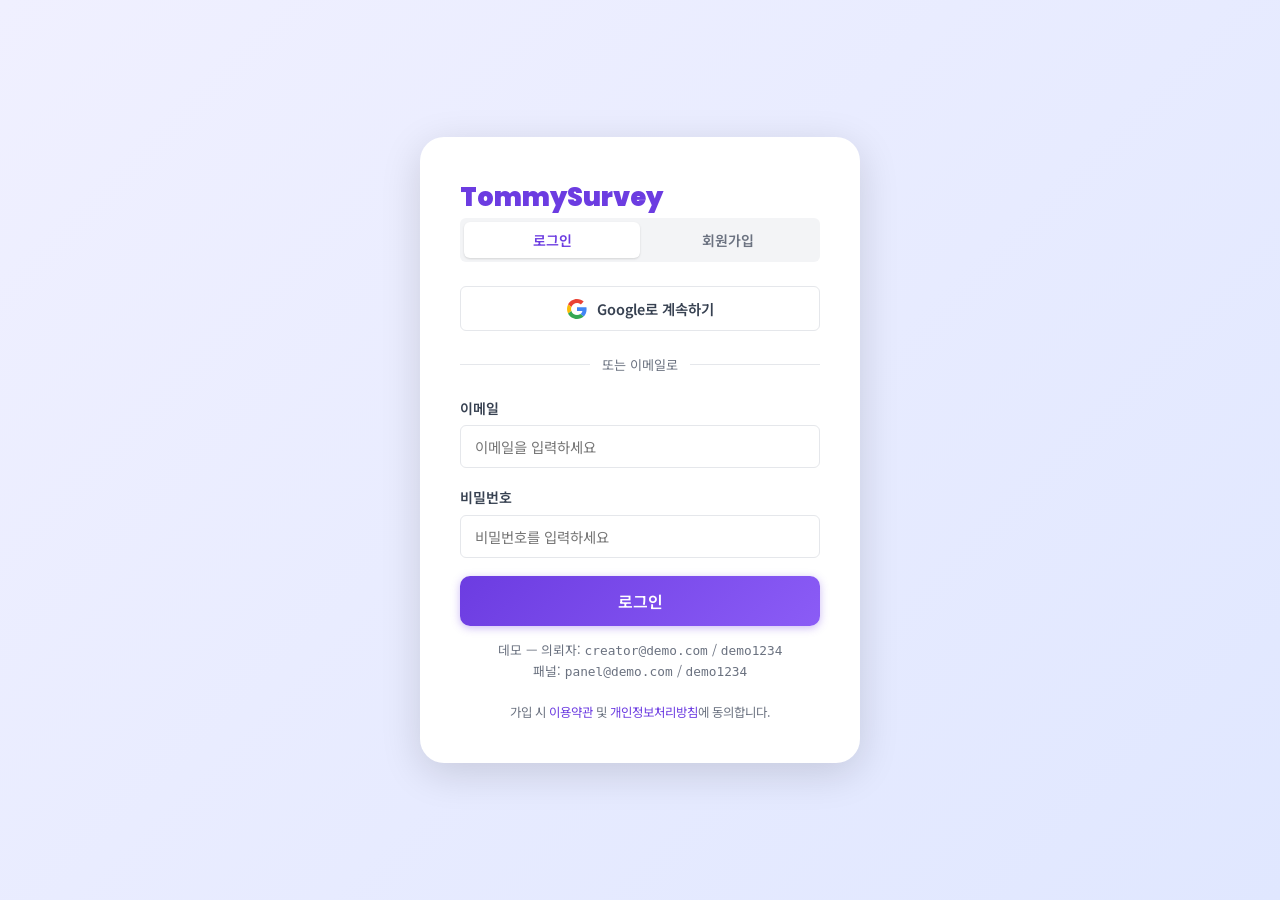
==== commit 58fd3b13: "feat: Google 소셜 로그인 추가 (auth.html) - Google Identity Services(GIS) 라이브러리 연동 - "Google로 계속하기" 버튼 및 Go" ====
--- a/auth.html
+++ b/auth.html
@@ -5,6 +5,19 @@
   <meta name="viewport" content="width=device-width, initial-scale=1.0" />
   <title>로그인 / 회원가입 — Tommy Survey</title>
   <link rel="stylesheet" href="/style.css" />
+  <!-- Google Identity Services -->
+  <script src="https://accounts.google.com/gsi/client" async></script>
+  <style>
+    .google-btn {
+      display: flex; align-items: center; justify-content: center; gap: 10px;
+      width: 100%; padding: 11px 20px; border: 1.5px solid var(--border);
+      border-radius: var(--radius-sm); background: var(--surface);
+      font-size: .9rem; font-weight: 600; color: var(--gray-700);
+      cursor: pointer; transition: background .15s, box-shadow .15s;
+    }
+    .google-btn:hover { background: var(--gray-50); box-shadow: var(--shadow-sm); }
+    .google-btn svg { width: 20px; height: 20px; flex-shrink: 0; }
+  </style>
 </head>
 <body>
 
@@ -14,9 +27,23 @@
 
     <!-- Tabs -->
     <div class="auth-tabs">
-      <button class="auth-tab active" id="tab-login" onclick="switchTab('login')">로그인</button>
-      <button class="auth-tab" id="tab-register" onclick="switchTab('register')">회원가입</button>
-    </div>
+      <button class="auth-tab active" id="tab-login"    onclick="switchTab('login')">로그인</button>
+      <button class="auth-tab"        id="tab-register" onclick="switchTab('register')">회원가입</button>
+    </div>
+
+    <!-- ── Google 로그인 버튼 (공통) ──────────── -->
+    <button class="google-btn" id="google-signin-btn" onclick="startGoogleLogin()">
+      <svg viewBox="0 0 48 48">
+        <path fill="#EA4335" d="M24 9.5c3.54 0 6.71 1.22 9.21 3.6l6.85-6.85C35.9 2.38 30.47 0 24 0 14.62 0 6.51 5.38 2.56 13.22l7.98 6.19C12.43 13.72 17.74 9.5 24 9.5z"/>
+        <path fill="#4285F4" d="M46.98 24.55c0-1.57-.15-3.09-.38-4.55H24v9.02h12.94c-.58 2.96-2.26 5.48-4.78 7.18l7.73 6c4.51-4.18 7.09-10.36 7.09-17.65z"/>
+        <path fill="#FBBC05" d="M10.53 28.59c-.48-1.45-.76-2.99-.76-4.59s.27-3.14.76-4.59l-7.98-6.19C.92 16.46 0 20.12 0 24c0 3.88.92 7.54 2.56 10.78l7.97-6.19z"/>
+        <path fill="#34A853" d="M24 48c6.48 0 11.93-2.13 15.89-5.81l-7.73-6c-2.18 1.48-4.97 2.36-8.16 2.36-6.26 0-11.57-4.22-13.47-9.91l-7.98 6.19C6.51 42.62 14.62 48 24 48z"/>
+        <path fill="none" d="M0 0h48v48H0z"/>
+      </svg>
+      Google로 계속하기
+    </button>
+
+    <div class="auth-divider"><span>또는 이메일로</span></div>
 
     <!-- ── Login Form ─────────────────────── -->
     <div id="form-login">
@@ -30,16 +57,14 @@
       </div>
       <div id="login-error" class="form-error" style="display:none;margin-bottom:12px;"></div>
       <button class="btn btn-primary btn-block btn-lg" onclick="doLogin()">로그인</button>
-      <div class="auth-divider"><span>또는</span></div>
-      <p style="text-align:center;font-size:.83rem;color:var(--text-sub);">
-        데모 계정 — 의뢰자: <code>creator@demo.com</code> / <code>demo1234</code><br/>
+      <p style="text-align:center;font-size:.8rem;color:var(--text-sub);margin-top:14px;">
+        데모 — 의뢰자: <code>creator@demo.com</code> / <code>demo1234</code><br/>
         패널: <code>panel@demo.com</code> / <code>demo1234</code>
       </p>
     </div>
 
     <!-- ── Register Form ──────────────────── -->
     <div id="form-register" style="display:none;">
-      <!-- Role selection -->
       <p style="font-size:.85rem;font-weight:600;color:var(--gray-700);margin-bottom:10px;">역할을 선택하세요</p>
       <div class="role-select">
         <button class="role-btn active" id="role-creator" onclick="selectRole('creator')">
@@ -70,16 +95,147 @@
     </div>
 
     <p style="text-align:center;font-size:.78rem;color:var(--text-sub);margin-top:20px;">
-      가입 시 <a href="#" style="color:var(--primary);">이용약관</a> 및 <a href="#" style="color:var(--primary);">개인정보처리방침</a>에 동의합니다.
+      가입 시 <a href="#" style="color:var(--primary);">이용약관</a> 및
+      <a href="#" style="color:var(--primary);">개인정보처리방침</a>에 동의합니다.
     </p>
   </div>
 </div>
 
+<!-- ── Google 신규 가입 역할 선택 모달 ─────── -->
+<div class="modal-backdrop" id="google-role-modal">
+  <div class="modal">
+    <div class="modal-header">
+      <span class="modal-title">역할을 선택해 주세요</span>
+    </div>
+    <p style="font-size:.875rem;color:var(--text-sub);margin-bottom:20px;">
+      <span id="google-user-name" style="font-weight:700;color:var(--gray-900);"></span>님,
+      Tommy Survey에서 어떤 역할로 활동하실 건가요?
+    </p>
+    <div class="role-select">
+      <button class="role-btn active" id="modal-role-creator" onclick="selectGoogleRole('creator')">
+        <div class="role-icon">🧑‍💼</div>
+        <div class="role-name">의뢰자</div>
+        <div class="role-desc">설문 제작·배포</div>
+      </button>
+      <button class="role-btn" id="modal-role-panel" onclick="selectGoogleRole('panel')">
+        <div class="role-icon">👤</div>
+        <div class="role-name">패널</div>
+        <div class="role-desc">설문 참여·보상</div>
+      </button>
+    </div>
+    <div class="modal-footer">
+      <button class="btn btn-primary btn-block btn-lg" onclick="completeGoogleSignup()">시작하기</button>
+    </div>
+  </div>
+</div>
+
 <div id="toast-container"></div>
 <script src="/main.js"></script>
 <script>
-let selectedRole = 'creator';
-
+/* ──────────────────────────────────────────────────────
+   Google OAuth Client ID 설정
+   Google Cloud Console → API 및 서비스 → 사용자 인증 정보
+   → OAuth 2.0 클라이언트 ID 에서 발급 후 아래에 입력하세요.
+   ────────────────────────────────────────────────────── */
+const GOOGLE_CLIENT_ID = 'YOUR_GOOGLE_CLIENT_ID.apps.googleusercontent.com';
+
+let selectedRole    = 'creator';
+let googleRoleModal = 'creator';
+let pendingGoogle   = null;   // { email, name, picture }
+
+/* ── Google Identity Services 초기화 ──────────── */
+window.addEventListener('load', () => {
+  if (typeof google === 'undefined' || !google.accounts) return;
+  if (GOOGLE_CLIENT_ID.startsWith('YOUR_')) return;   // 미설정 시 스킵
+
+  google.accounts.id.initialize({
+    client_id: GOOGLE_CLIENT_ID,
+    callback: handleGoogleCredential,
+    auto_select: false,
+    cancel_on_tap_outside: true,
+  });
+});
+
+function startGoogleLogin() {
+  if (GOOGLE_CLIENT_ID.startsWith('YOUR_')) {
+    toast('Google Client ID를 auth.html에 설정해 주세요.', 'warning');
+    return;
+  }
+  if (typeof google === 'undefined' || !google.accounts) {
+    toast('Google 로그인 스크립트 로딩 중입니다. 잠시 후 다시 시도하세요.', 'warning');
+    return;
+  }
+  google.accounts.oauth2
+    ? google.accounts.id.prompt()
+    : google.accounts.id.prompt();
+}
+
+/* ── Google 자격증명 콜백 ─────────────────────── */
+function handleGoogleCredential(response) {
+  const payload = decodeJwt(response.credential);
+  const { email, name, picture } = payload;
+
+  const users = DB.getUsers();
+  const existing = users.find(u => u.email === email);
+
+  if (existing) {
+    // 기존 회원 → 바로 로그인
+    DB.setSession({ userId: existing.id, role: existing.role });
+    toast(`${existing.name}님, 환영합니다!`, 'success');
+    setTimeout(() => {
+      window.location.href = existing.role === 'creator' ? '/dashboard.html' : '/panel.html';
+    }, 500);
+  } else {
+    // 신규 → 역할 선택 모달
+    pendingGoogle = { email, name, picture };
+    document.getElementById('google-user-name').textContent = name;
+    document.getElementById('google-role-modal').classList.add('open');
+  }
+}
+
+/* ── JWT 디코드 (서명 검증 없이 payload만) ─────── */
+function decodeJwt(token) {
+  const base64Url = token.split('.')[1];
+  const base64    = base64Url.replace(/-/g, '+').replace(/_/g, '/');
+  const json      = decodeURIComponent(
+    atob(base64).split('').map(c => '%' + ('00' + c.charCodeAt(0).toString(16)).slice(-2)).join('')
+  );
+  return JSON.parse(json);
+}
+
+/* ── Google 신규 가입 역할 선택 ───────────────── */
+function selectGoogleRole(role) {
+  googleRoleModal = role;
+  document.getElementById('modal-role-creator').classList.toggle('active', role === 'creator');
+  document.getElementById('modal-role-panel').classList.toggle('active',   role === 'panel');
+}
+
+function completeGoogleSignup() {
+  if (!pendingGoogle) return;
+  const newUser = {
+    id: genId('user'),
+    email:   pendingGoogle.email,
+    name:    pendingGoogle.name,
+    picture: pendingGoogle.picture,
+    role:    googleRoleModal,
+    password: null,          // Google 계정은 비밀번호 없음
+    credits: googleRoleModal === 'creator' ? 0 : undefined,
+    points:  googleRoleModal === 'panel'   ? 0 : undefined,
+    provider: 'google',
+    createdAt: new Date().toISOString()
+  };
+  const users = DB.getUsers();
+  users.push(newUser);
+  DB.setUsers(users);
+  DB.setSession({ userId: newUser.id, role: newUser.role });
+  document.getElementById('google-role-modal').classList.remove('open');
+  toast('Google 계정으로 가입이 완료되었습니다!', 'success');
+  setTimeout(() => {
+    window.location.href = newUser.role === 'creator' ? '/dashboard.html' : '/panel.html';
+  }, 500);
+}
+
+/* ── 이메일 로그인 ────────────────────────────── */
 function switchTab(tab) {
   document.getElementById('form-login').style.display    = tab === 'login'    ? '' : 'none';
   document.getElementById('form-register').style.display = tab === 'register' ? '' : 'none';
@@ -95,15 +251,14 @@
 
 function showError(id, msg) {
   const el = document.getElementById(id);
-  el.textContent = msg;
+  el.textContent  = msg;
   el.style.display = 'block';
 }
 
 function doLogin() {
   const email = document.getElementById('login-email').value.trim();
   const pw    = document.getElementById('login-pw').value;
-  const users = DB.getUsers();
-  const user  = users.find(u => u.email === email && u.password === pw);
+  const user  = DB.getUsers().find(u => u.email === email && u.password === pw);
   if (!user) { showError('login-error', '이메일 또는 비밀번호가 올바르지 않습니다.'); return; }
   DB.setSession({ userId: user.id, role: user.role });
   toast('로그인 성공!', 'success');
@@ -116,8 +271,8 @@
   const name  = document.getElementById('reg-name').value.trim();
   const email = document.getElementById('reg-email').value.trim();
   const pw    = document.getElementById('reg-pw').value;
-  if (!name)  { showError('reg-error', '이름을 입력해 주세요.'); return; }
-  if (!email) { showError('reg-error', '이메일을 입력해 주세요.'); return; }
+  if (!name)       { showError('reg-error', '이름을 입력해 주세요.'); return; }
+  if (!email)      { showError('reg-error', '이메일을 입력해 주세요.'); return; }
   if (pw.length < 8) { showError('reg-error', '비밀번호는 8자 이상이어야 합니다.'); return; }
   const users = DB.getUsers();
   if (users.find(u => u.email === email)) { showError('reg-error', '이미 사용 중인 이메일입니다.'); return; }
@@ -136,18 +291,15 @@
   }, 500);
 }
 
-// 엔터키 지원
 document.addEventListener('keydown', e => {
   if (e.key !== 'Enter') return;
   const loginVisible = document.getElementById('form-login').style.display !== 'none';
   if (loginVisible) doLogin(); else doRegister();
 });
 
-// URL 파라미터 확인
 document.addEventListener('DOMContentLoaded', () => {
   const tab = new URLSearchParams(location.search).get('tab');
   if (tab === 'register') switchTab('register');
-  // 이미 로그인 시 리다이렉트
   const user = currentUser();
   if (user) window.location.href = user.role === 'creator' ? '/dashboard.html' : '/panel.html';
 });
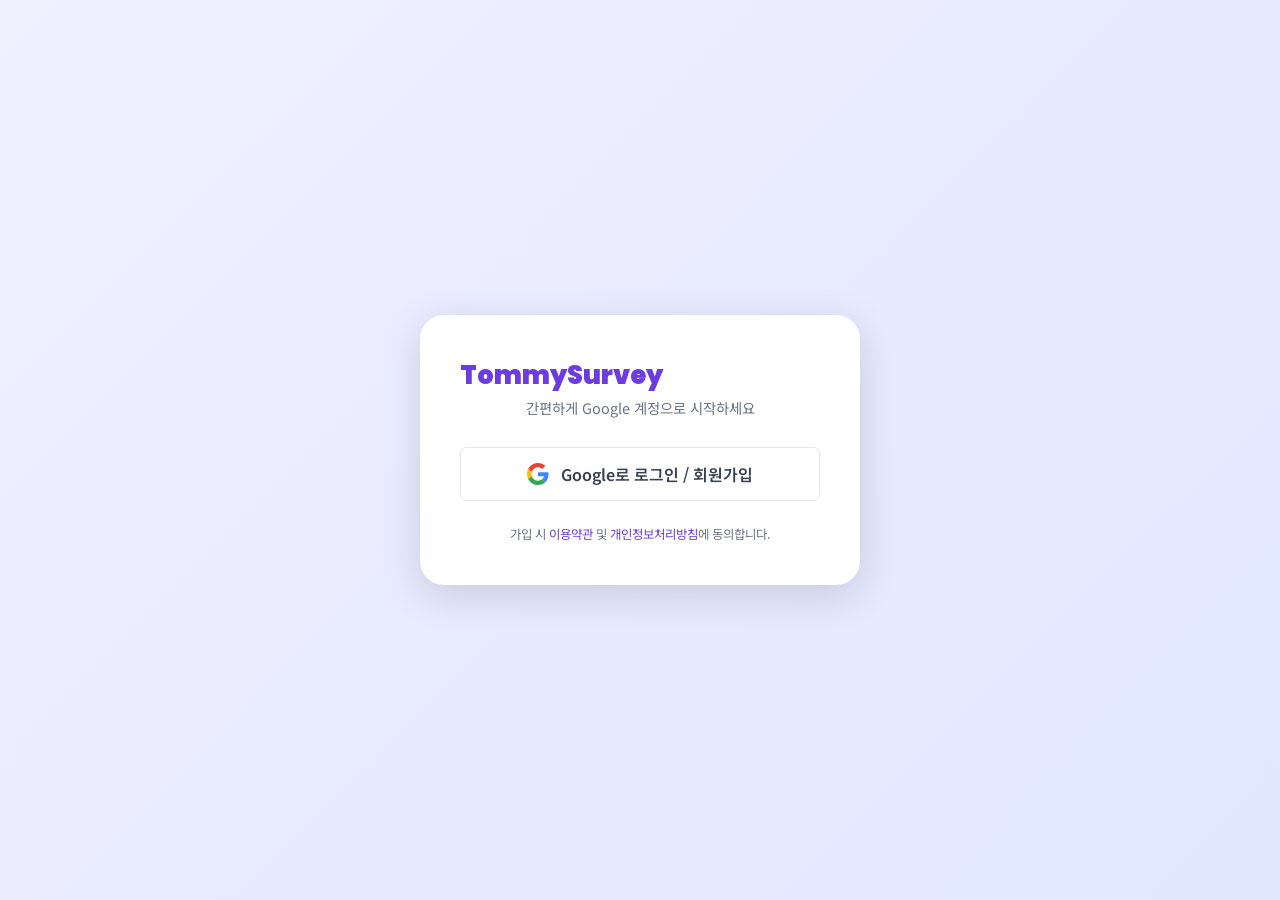
==== commit 5d82cb5a: "refactor: 로그인을 Google OAuth 단일 방식으로 변경 - 이메일/비밀번호 폼 완전 제거 - Google OAuth 버튼 하나로 로그인·회원가입 통합 - 기존 회원:" ====
--- a/auth.html
+++ b/auth.html
@@ -3,20 +3,19 @@
 <head>
   <meta charset="UTF-8" />
   <meta name="viewport" content="width=device-width, initial-scale=1.0" />
-  <title>로그인 / 회원가입 — Tommy Survey</title>
+  <title>로그인 — Tommy Survey</title>
   <link rel="stylesheet" href="/style.css" />
-  <!-- Google Identity Services -->
   <script src="https://accounts.google.com/gsi/client" async></script>
   <style>
     .google-btn {
-      display: flex; align-items: center; justify-content: center; gap: 10px;
-      width: 100%; padding: 11px 20px; border: 1.5px solid var(--border);
+      display: flex; align-items: center; justify-content: center; gap: 12px;
+      width: 100%; padding: 14px 20px; border: 1.5px solid var(--border);
       border-radius: var(--radius-sm); background: var(--surface);
-      font-size: .9rem; font-weight: 600; color: var(--gray-700);
+      font-size: 1rem; font-weight: 600; color: var(--gray-700);
       cursor: pointer; transition: background .15s, box-shadow .15s;
     }
     .google-btn:hover { background: var(--gray-50); box-shadow: var(--shadow-sm); }
-    .google-btn svg { width: 20px; height: 20px; flex-shrink: 0; }
+    .google-btn svg { width: 22px; height: 22px; flex-shrink: 0; }
   </style>
 </head>
 <body>
@@ -25,83 +24,28 @@
   <div class="auth-card">
     <a href="/index.html" class="auth-logo">TommySurvey</a>
 
-    <!-- Tabs -->
-    <div class="auth-tabs">
-      <button class="auth-tab active" id="tab-login"    onclick="switchTab('login')">로그인</button>
-      <button class="auth-tab"        id="tab-register" onclick="switchTab('register')">회원가입</button>
-    </div>
+    <p style="text-align:center;color:var(--text-sub);font-size:.9rem;margin-bottom:28px;">
+      간편하게 Google 계정으로 시작하세요
+    </p>
 
-    <!-- ── Google 로그인 버튼 (공통) ──────────── -->
-    <button class="google-btn" id="google-signin-btn" onclick="startGoogleLogin()">
+    <button class="google-btn" onclick="startGoogleLogin()">
       <svg viewBox="0 0 48 48">
         <path fill="#EA4335" d="M24 9.5c3.54 0 6.71 1.22 9.21 3.6l6.85-6.85C35.9 2.38 30.47 0 24 0 14.62 0 6.51 5.38 2.56 13.22l7.98 6.19C12.43 13.72 17.74 9.5 24 9.5z"/>
         <path fill="#4285F4" d="M46.98 24.55c0-1.57-.15-3.09-.38-4.55H24v9.02h12.94c-.58 2.96-2.26 5.48-4.78 7.18l7.73 6c4.51-4.18 7.09-10.36 7.09-17.65z"/>
         <path fill="#FBBC05" d="M10.53 28.59c-.48-1.45-.76-2.99-.76-4.59s.27-3.14.76-4.59l-7.98-6.19C.92 16.46 0 20.12 0 24c0 3.88.92 7.54 2.56 10.78l7.97-6.19z"/>
         <path fill="#34A853" d="M24 48c6.48 0 11.93-2.13 15.89-5.81l-7.73-6c-2.18 1.48-4.97 2.36-8.16 2.36-6.26 0-11.57-4.22-13.47-9.91l-7.98 6.19C6.51 42.62 14.62 48 24 48z"/>
-        <path fill="none" d="M0 0h48v48H0z"/>
       </svg>
-      Google로 계속하기
+      Google로 로그인 / 회원가입
     </button>
 
-    <div class="auth-divider"><span>또는 이메일로</span></div>
-
-    <!-- ── Login Form ─────────────────────── -->
-    <div id="form-login">
-      <div class="form-group">
-        <label class="form-label">이메일</label>
-        <input type="email" class="form-input" id="login-email" placeholder="이메일을 입력하세요" />
-      </div>
-      <div class="form-group">
-        <label class="form-label">비밀번호</label>
-        <input type="password" class="form-input" id="login-pw" placeholder="비밀번호를 입력하세요" />
-      </div>
-      <div id="login-error" class="form-error" style="display:none;margin-bottom:12px;"></div>
-      <button class="btn btn-primary btn-block btn-lg" onclick="doLogin()">로그인</button>
-      <p style="text-align:center;font-size:.8rem;color:var(--text-sub);margin-top:14px;">
-        데모 — 의뢰자: <code>creator@demo.com</code> / <code>demo1234</code><br/>
-        패널: <code>panel@demo.com</code> / <code>demo1234</code>
-      </p>
-    </div>
-
-    <!-- ── Register Form ──────────────────── -->
-    <div id="form-register" style="display:none;">
-      <p style="font-size:.85rem;font-weight:600;color:var(--gray-700);margin-bottom:10px;">역할을 선택하세요</p>
-      <div class="role-select">
-        <button class="role-btn active" id="role-creator" onclick="selectRole('creator')">
-          <div class="role-icon">🧑‍💼</div>
-          <div class="role-name">의뢰자</div>
-          <div class="role-desc">설문 제작·배포</div>
-        </button>
-        <button class="role-btn" id="role-panel" onclick="selectRole('panel')">
-          <div class="role-icon">👤</div>
-          <div class="role-name">패널</div>
-          <div class="role-desc">설문 참여·보상</div>
-        </button>
-      </div>
-      <div class="form-group">
-        <label class="form-label">이름</label>
-        <input type="text" class="form-input" id="reg-name" placeholder="홍길동" />
-      </div>
-      <div class="form-group">
-        <label class="form-label">이메일</label>
-        <input type="email" class="form-input" id="reg-email" placeholder="이메일을 입력하세요" />
-      </div>
-      <div class="form-group">
-        <label class="form-label">비밀번호</label>
-        <input type="password" class="form-input" id="reg-pw" placeholder="8자 이상" />
-      </div>
-      <div id="reg-error" class="form-error" style="display:none;margin-bottom:12px;"></div>
-      <button class="btn btn-primary btn-block btn-lg" onclick="doRegister()">가입하기</button>
-    </div>
-
-    <p style="text-align:center;font-size:.78rem;color:var(--text-sub);margin-top:20px;">
+    <p style="text-align:center;font-size:.78rem;color:var(--text-sub);margin-top:24px;">
       가입 시 <a href="#" style="color:var(--primary);">이용약관</a> 및
       <a href="#" style="color:var(--primary);">개인정보처리방침</a>에 동의합니다.
     </p>
   </div>
 </div>
 
-<!-- ── Google 신규 가입 역할 선택 모달 ─────── -->
+<!-- Google 신규 가입 역할 선택 모달 -->
 <div class="modal-backdrop" id="google-role-modal">
   <div class="modal">
     <div class="modal-header">
@@ -139,15 +83,12 @@
    ────────────────────────────────────────────────────── */
 const GOOGLE_CLIENT_ID = 'YOUR_GOOGLE_CLIENT_ID.apps.googleusercontent.com';
 
-let selectedRole    = 'creator';
+let pendingGoogle   = null;
 let googleRoleModal = 'creator';
-let pendingGoogle   = null;   // { email, name, picture }
 
-/* ── Google Identity Services 초기화 ──────────── */
 window.addEventListener('load', () => {
   if (typeof google === 'undefined' || !google.accounts) return;
-  if (GOOGLE_CLIENT_ID.startsWith('YOUR_')) return;   // 미설정 시 스킵
-
+  if (GOOGLE_CLIENT_ID.startsWith('YOUR_')) return;
   google.accounts.id.initialize({
     client_id: GOOGLE_CLIENT_ID,
     callback: handleGoogleCredential,
@@ -165,45 +106,34 @@
     toast('Google 로그인 스크립트 로딩 중입니다. 잠시 후 다시 시도하세요.', 'warning');
     return;
   }
-  google.accounts.oauth2
-    ? google.accounts.id.prompt()
-    : google.accounts.id.prompt();
+  google.accounts.id.prompt();
 }
 
-/* ── Google 자격증명 콜백 ─────────────────────── */
 function handleGoogleCredential(response) {
-  const payload = decodeJwt(response.credential);
+  const payload  = decodeJwt(response.credential);
   const { email, name, picture } = payload;
-
-  const users = DB.getUsers();
-  const existing = users.find(u => u.email === email);
+  const existing = DB.getUsers().find(u => u.email === email);
 
   if (existing) {
-    // 기존 회원 → 바로 로그인
     DB.setSession({ userId: existing.id, role: existing.role });
     toast(`${existing.name}님, 환영합니다!`, 'success');
     setTimeout(() => {
       window.location.href = existing.role === 'creator' ? '/dashboard.html' : '/panel.html';
     }, 500);
   } else {
-    // 신규 → 역할 선택 모달
     pendingGoogle = { email, name, picture };
     document.getElementById('google-user-name').textContent = name;
     document.getElementById('google-role-modal').classList.add('open');
   }
 }
 
-/* ── JWT 디코드 (서명 검증 없이 payload만) ─────── */
 function decodeJwt(token) {
-  const base64Url = token.split('.')[1];
-  const base64    = base64Url.replace(/-/g, '+').replace(/_/g, '/');
-  const json      = decodeURIComponent(
+  const base64 = token.split('.')[1].replace(/-/g, '+').replace(/_/g, '/');
+  return JSON.parse(decodeURIComponent(
     atob(base64).split('').map(c => '%' + ('00' + c.charCodeAt(0).toString(16)).slice(-2)).join('')
-  );
-  return JSON.parse(json);
+  ));
 }
 
-/* ── Google 신규 가입 역할 선택 ───────────────── */
 function selectGoogleRole(role) {
   googleRoleModal = role;
   document.getElementById('modal-role-creator').classList.toggle('active', role === 'creator');
@@ -214,13 +144,13 @@
   if (!pendingGoogle) return;
   const newUser = {
     id: genId('user'),
-    email:   pendingGoogle.email,
-    name:    pendingGoogle.name,
-    picture: pendingGoogle.picture,
-    role:    googleRoleModal,
-    password: null,          // Google 계정은 비밀번호 없음
-    credits: googleRoleModal === 'creator' ? 0 : undefined,
-    points:  googleRoleModal === 'panel'   ? 0 : undefined,
+    email:    pendingGoogle.email,
+    name:     pendingGoogle.name,
+    picture:  pendingGoogle.picture,
+    role:     googleRoleModal,
+    password: null,
+    credits:  googleRoleModal === 'creator' ? 0 : undefined,
+    points:   googleRoleModal === 'panel'   ? 0 : undefined,
     provider: 'google',
     createdAt: new Date().toISOString()
   };
@@ -229,77 +159,13 @@
   DB.setUsers(users);
   DB.setSession({ userId: newUser.id, role: newUser.role });
   document.getElementById('google-role-modal').classList.remove('open');
-  toast('Google 계정으로 가입이 완료되었습니다!', 'success');
+  toast('가입이 완료되었습니다!', 'success');
   setTimeout(() => {
     window.location.href = newUser.role === 'creator' ? '/dashboard.html' : '/panel.html';
   }, 500);
 }
 
-/* ── 이메일 로그인 ────────────────────────────── */
-function switchTab(tab) {
-  document.getElementById('form-login').style.display    = tab === 'login'    ? '' : 'none';
-  document.getElementById('form-register').style.display = tab === 'register' ? '' : 'none';
-  document.getElementById('tab-login').classList.toggle('active',    tab === 'login');
-  document.getElementById('tab-register').classList.toggle('active', tab === 'register');
-}
-
-function selectRole(role) {
-  selectedRole = role;
-  document.getElementById('role-creator').classList.toggle('active', role === 'creator');
-  document.getElementById('role-panel').classList.toggle('active',   role === 'panel');
-}
-
-function showError(id, msg) {
-  const el = document.getElementById(id);
-  el.textContent  = msg;
-  el.style.display = 'block';
-}
-
-function doLogin() {
-  const email = document.getElementById('login-email').value.trim();
-  const pw    = document.getElementById('login-pw').value;
-  const user  = DB.getUsers().find(u => u.email === email && u.password === pw);
-  if (!user) { showError('login-error', '이메일 또는 비밀번호가 올바르지 않습니다.'); return; }
-  DB.setSession({ userId: user.id, role: user.role });
-  toast('로그인 성공!', 'success');
-  setTimeout(() => {
-    window.location.href = user.role === 'creator' ? '/dashboard.html' : '/panel.html';
-  }, 500);
-}
-
-function doRegister() {
-  const name  = document.getElementById('reg-name').value.trim();
-  const email = document.getElementById('reg-email').value.trim();
-  const pw    = document.getElementById('reg-pw').value;
-  if (!name)       { showError('reg-error', '이름을 입력해 주세요.'); return; }
-  if (!email)      { showError('reg-error', '이메일을 입력해 주세요.'); return; }
-  if (pw.length < 8) { showError('reg-error', '비밀번호는 8자 이상이어야 합니다.'); return; }
-  const users = DB.getUsers();
-  if (users.find(u => u.email === email)) { showError('reg-error', '이미 사용 중인 이메일입니다.'); return; }
-  const newUser = {
-    id: genId('user'), email, password: pw, name, role: selectedRole,
-    credits: selectedRole === 'creator' ? 0 : undefined,
-    points:  selectedRole === 'panel'   ? 0 : undefined,
-    createdAt: new Date().toISOString()
-  };
-  users.push(newUser);
-  DB.setUsers(users);
-  DB.setSession({ userId: newUser.id, role: newUser.role });
-  toast('회원가입 완료!', 'success');
-  setTimeout(() => {
-    window.location.href = newUser.role === 'creator' ? '/dashboard.html' : '/panel.html';
-  }, 500);
-}
-
-document.addEventListener('keydown', e => {
-  if (e.key !== 'Enter') return;
-  const loginVisible = document.getElementById('form-login').style.display !== 'none';
-  if (loginVisible) doLogin(); else doRegister();
-});
-
 document.addEventListener('DOMContentLoaded', () => {
-  const tab = new URLSearchParams(location.search).get('tab');
-  if (tab === 'register') switchTab('register');
   const user = currentUser();
   if (user) window.location.href = user.role === 'creator' ? '/dashboard.html' : '/panel.html';
 });
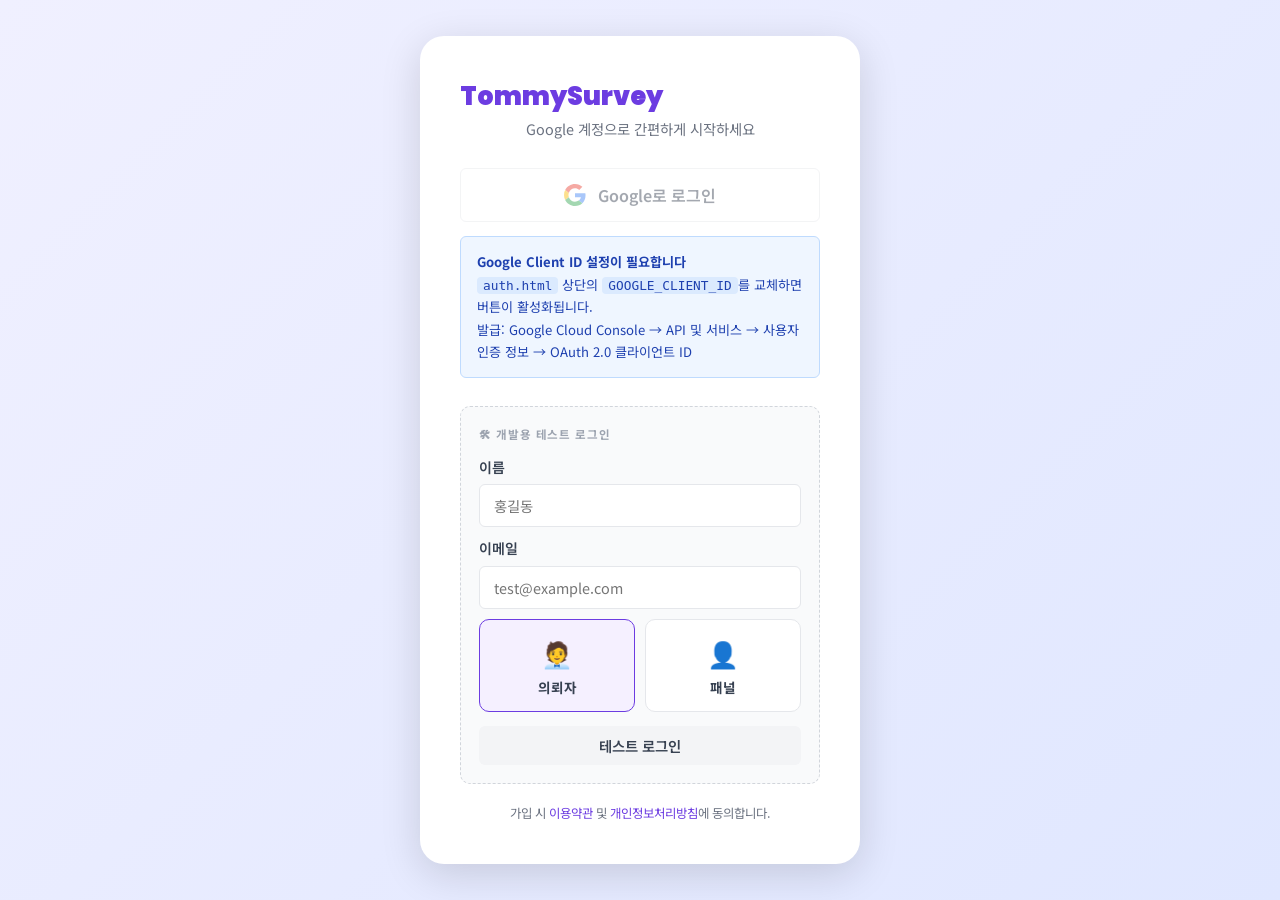
==== commit 9517e1d6: "refactor: Google OAuth와 개발용 로그인 명확하게 분리 - Google OAuth: Client ID 설정 시에만 버튼 활성화 - Client ID 미설정 시: 버" ====
--- a/auth.html
+++ b/auth.html
@@ -14,8 +14,27 @@
       font-size: 1rem; font-weight: 600; color: var(--gray-700);
       cursor: pointer; transition: background .15s, box-shadow .15s;
     }
-    .google-btn:hover { background: var(--gray-50); box-shadow: var(--shadow-sm); }
+    .google-btn:hover:not(:disabled) { background: var(--gray-50); box-shadow: var(--shadow-sm); }
+    .google-btn:disabled { opacity: .45; cursor: not-allowed; }
     .google-btn svg { width: 22px; height: 22px; flex-shrink: 0; }
+    .dev-section {
+      margin-top: 28px; padding: 18px;
+      border: 1.5px dashed var(--gray-300); border-radius: var(--radius);
+      background: var(--gray-50);
+    }
+    .dev-label {
+      font-size: .72rem; font-weight: 700; text-transform: uppercase;
+      letter-spacing: .08em; color: var(--gray-400); margin-bottom: 12px;
+    }
+    .setup-box {
+      background: #EFF6FF; border: 1px solid #BFDBFE;
+      border-radius: var(--radius-sm); padding: 14px 16px;
+      font-size: .82rem; color: #1E40AF; line-height: 1.7; margin-top: 14px;
+    }
+    .setup-box code {
+      background: #DBEAFE; padding: 1px 6px; border-radius: 4px;
+      font-family: monospace; font-size: .8rem;
+    }
   </style>
 </head>
 <body>
@@ -25,27 +44,60 @@
     <a href="/index.html" class="auth-logo">TommySurvey</a>
 
     <p style="text-align:center;color:var(--text-sub);font-size:.9rem;margin-bottom:28px;">
-      간편하게 Google 계정으로 시작하세요
+      Google 계정으로 간편하게 시작하세요
     </p>
 
-    <button class="google-btn" onclick="startGoogleLogin()">
+    <!-- Google OAuth 버튼 -->
+    <button class="google-btn" id="google-btn" onclick="startGoogleLogin()" disabled>
       <svg viewBox="0 0 48 48">
         <path fill="#EA4335" d="M24 9.5c3.54 0 6.71 1.22 9.21 3.6l6.85-6.85C35.9 2.38 30.47 0 24 0 14.62 0 6.51 5.38 2.56 13.22l7.98 6.19C12.43 13.72 17.74 9.5 24 9.5z"/>
         <path fill="#4285F4" d="M46.98 24.55c0-1.57-.15-3.09-.38-4.55H24v9.02h12.94c-.58 2.96-2.26 5.48-4.78 7.18l7.73 6c4.51-4.18 7.09-10.36 7.09-17.65z"/>
         <path fill="#FBBC05" d="M10.53 28.59c-.48-1.45-.76-2.99-.76-4.59s.27-3.14.76-4.59l-7.98-6.19C.92 16.46 0 20.12 0 24c0 3.88.92 7.54 2.56 10.78l7.97-6.19z"/>
         <path fill="#34A853" d="M24 48c6.48 0 11.93-2.13 15.89-5.81l-7.73-6c-2.18 1.48-4.97 2.36-8.16 2.36-6.26 0-11.57-4.22-13.47-9.91l-7.98 6.19C6.51 42.62 14.62 48 24 48z"/>
       </svg>
-      Google로 로그인 / 회원가입
+      <span id="google-btn-text">Google로 로그인</span>
     </button>
 
-    <p style="text-align:center;font-size:.78rem;color:var(--text-sub);margin-top:24px;">
+    <!-- Client ID 미설정 안내 -->
+    <div class="setup-box" id="setup-guide">
+      <strong>Google Client ID 설정이 필요합니다</strong><br/>
+      <code>auth.html</code> 상단의 <code>GOOGLE_CLIENT_ID</code>를 교체하면 버튼이 활성화됩니다.<br/>
+      발급: Google Cloud Console → API 및 서비스 → 사용자 인증 정보 → OAuth 2.0 클라이언트 ID
+    </div>
+
+    <!-- 개발용 테스트 로그인 (Client ID 미설정 시에만 노출) -->
+    <div class="dev-section" id="dev-section">
+      <div class="dev-label">🛠 개발용 테스트 로그인</div>
+      <div class="form-group" style="margin-bottom:10px;">
+        <label class="form-label">이름</label>
+        <input type="text" class="form-input" id="dev-name" placeholder="홍길동" />
+      </div>
+      <div class="form-group" style="margin-bottom:10px;">
+        <label class="form-label">이메일</label>
+        <input type="email" class="form-input" id="dev-email" placeholder="test@example.com" />
+      </div>
+      <div class="role-select" style="margin-bottom:14px;">
+        <button class="role-btn active" id="dev-role-creator" onclick="selectDevRole('creator')">
+          <div class="role-icon">🧑‍💼</div>
+          <div class="role-name">의뢰자</div>
+        </button>
+        <button class="role-btn" id="dev-role-panel" onclick="selectDevRole('panel')">
+          <div class="role-icon">👤</div>
+          <div class="role-name">패널</div>
+        </button>
+      </div>
+      <div id="dev-error" class="form-error" style="display:none;margin-bottom:8px;"></div>
+      <button class="btn btn-secondary btn-block" onclick="devLogin()">테스트 로그인</button>
+    </div>
+
+    <p style="text-align:center;font-size:.78rem;color:var(--text-sub);margin-top:20px;">
       가입 시 <a href="#" style="color:var(--primary);">이용약관</a> 및
       <a href="#" style="color:var(--primary);">개인정보처리방침</a>에 동의합니다.
     </p>
   </div>
 </div>
 
-<!-- Google 신규 가입 역할 선택 모달 -->
+<!-- 신규 가입 역할 선택 모달 (Google OAuth 용) -->
 <div class="modal-backdrop" id="google-role-modal">
   <div class="modal">
     <div class="modal-header">
@@ -77,54 +129,48 @@
 <script src="/main.js"></script>
 <script>
 /* ──────────────────────────────────────────────────────
-   Google OAuth Client ID 설정
-   Google Cloud Console → API 및 서비스 → 사용자 인증 정보
-   → OAuth 2.0 클라이언트 ID 에서 발급 후 아래에 입력하세요.
+   Google OAuth Client ID
+   Google Cloud Console → OAuth 2.0 클라이언트 ID 발급 후 입력
    ────────────────────────────────────────────────────── */
 const GOOGLE_CLIENT_ID = 'YOUR_GOOGLE_CLIENT_ID.apps.googleusercontent.com';
 
 let pendingGoogle   = null;
 let googleRoleModal = 'creator';
-
+let devRole         = 'creator';
+
+const isConfigured = () => !GOOGLE_CLIENT_ID.startsWith('YOUR_');
+
+/* ── GIS 초기화 ───────────────────────────────── */
 window.addEventListener('load', () => {
-  if (typeof google === 'undefined' || !google.accounts) return;
-  if (GOOGLE_CLIENT_ID.startsWith('YOUR_')) return;
-  google.accounts.id.initialize({
-    client_id: GOOGLE_CLIENT_ID,
-    callback: handleGoogleCredential,
-    auto_select: false,
-    cancel_on_tap_outside: true,
-  });
+  if (isConfigured()) {
+    // 실제 Google OAuth 활성화
+    document.getElementById('google-btn').disabled    = false;
+    document.getElementById('setup-guide').style.display = 'none';
+    document.getElementById('dev-section').style.display  = 'none';
+
+    if (typeof google !== 'undefined' && google.accounts) {
+      google.accounts.id.initialize({
+        client_id: GOOGLE_CLIENT_ID,
+        callback: handleGoogleCredential,
+        auto_select: false,
+      });
+    }
+  }
+  // 미설정 시: Google 버튼 비활성 + 안내 + 개발용 섹션 노출 (기본값)
 });
 
+/* ── 실제 Google OAuth ────────────────────────── */
 function startGoogleLogin() {
-  if (GOOGLE_CLIENT_ID.startsWith('YOUR_')) {
-    toast('Google Client ID를 auth.html에 설정해 주세요.', 'warning');
+  if (typeof google === 'undefined' || !google.accounts) {
+    toast('Google 로그인 라이브러리 로딩 중입니다. 잠시 후 다시 시도하세요.', 'warning');
     return;
   }
-  if (typeof google === 'undefined' || !google.accounts) {
-    toast('Google 로그인 스크립트 로딩 중입니다. 잠시 후 다시 시도하세요.', 'warning');
-    return;
-  }
   google.accounts.id.prompt();
 }
 
 function handleGoogleCredential(response) {
-  const payload  = decodeJwt(response.credential);
-  const { email, name, picture } = payload;
-  const existing = DB.getUsers().find(u => u.email === email);
-
-  if (existing) {
-    DB.setSession({ userId: existing.id, role: existing.role });
-    toast(`${existing.name}님, 환영합니다!`, 'success');
-    setTimeout(() => {
-      window.location.href = existing.role === 'creator' ? '/dashboard.html' : '/panel.html';
-    }, 500);
-  } else {
-    pendingGoogle = { email, name, picture };
-    document.getElementById('google-user-name').textContent = name;
-    document.getElementById('google-role-modal').classList.add('open');
-  }
+  const payload = decodeJwt(response.credential);
+  processGoogleUser({ email: payload.email, name: payload.name, picture: payload.picture });
 }
 
 function decodeJwt(token) {
@@ -134,6 +180,21 @@
   ));
 }
 
+/* ── 공통: 유저 처리 ──────────────────────────── */
+function processGoogleUser({ email, name, picture = '' }) {
+  const existing = DB.getUsers().find(u => u.email === email);
+  if (existing) {
+    DB.setSession({ userId: existing.id, role: existing.role });
+    toast(`${existing.name}님, 환영합니다!`, 'success');
+    redirect(existing.role);
+  } else {
+    pendingGoogle = { email, name, picture };
+    document.getElementById('google-user-name').textContent = name;
+    document.getElementById('google-role-modal').classList.add('open');
+  }
+}
+
+/* ── 역할 선택 모달 (Google OAuth 신규 가입) ─── */
 function selectGoogleRole(role) {
   googleRoleModal = role;
   document.getElementById('modal-role-creator').classList.toggle('active', role === 'creator');
@@ -143,16 +204,11 @@
 function completeGoogleSignup() {
   if (!pendingGoogle) return;
   const newUser = {
-    id: genId('user'),
-    email:    pendingGoogle.email,
-    name:     pendingGoogle.name,
-    picture:  pendingGoogle.picture,
-    role:     googleRoleModal,
-    password: null,
+    id: genId('user'), email: pendingGoogle.email, name: pendingGoogle.name,
+    picture: pendingGoogle.picture, role: googleRoleModal, password: null,
     credits:  googleRoleModal === 'creator' ? 0 : undefined,
     points:   googleRoleModal === 'panel'   ? 0 : undefined,
-    provider: 'google',
-    createdAt: new Date().toISOString()
+    provider: 'google', createdAt: new Date().toISOString()
   };
   const users = DB.getUsers();
   users.push(newUser);
@@ -160,14 +216,50 @@
   DB.setSession({ userId: newUser.id, role: newUser.role });
   document.getElementById('google-role-modal').classList.remove('open');
   toast('가입이 완료되었습니다!', 'success');
+  redirect(newUser.role);
+}
+
+/* ── 개발용 테스트 로그인 ─────────────────────── */
+function selectDevRole(role) {
+  devRole = role;
+  document.getElementById('dev-role-creator').classList.toggle('active', role === 'creator');
+  document.getElementById('dev-role-panel').classList.toggle('active',   role === 'panel');
+}
+
+function devLogin() {
+  const name  = document.getElementById('dev-name').value.trim();
+  const email = document.getElementById('dev-email').value.trim();
+  const errEl = document.getElementById('dev-error');
+  errEl.style.display = 'none';
+  if (!name)  { errEl.textContent = '이름을 입력해 주세요.'; errEl.style.display = ''; return; }
+  if (!email || !email.includes('@')) { errEl.textContent = '올바른 이메일을 입력해 주세요.'; errEl.style.display = ''; return; }
+
+  const users    = DB.getUsers();
+  let user = users.find(u => u.email === email);
+  if (!user) {
+    user = {
+      id: genId('user'), email, name, role: devRole, password: null,
+      credits: devRole === 'creator' ? 0 : undefined,
+      points:  devRole === 'panel'   ? 0 : undefined,
+      provider: 'dev', createdAt: new Date().toISOString()
+    };
+    users.push(user);
+    DB.setUsers(users);
+  }
+  DB.setSession({ userId: user.id, role: user.role });
+  toast(`${user.name}님, 환영합니다!`, 'success');
+  redirect(user.role);
+}
+
+function redirect(role) {
   setTimeout(() => {
-    window.location.href = newUser.role === 'creator' ? '/dashboard.html' : '/panel.html';
+    window.location.href = role === 'creator' ? '/dashboard.html' : '/panel.html';
   }, 500);
 }
 
 document.addEventListener('DOMContentLoaded', () => {
   const user = currentUser();
-  if (user) window.location.href = user.role === 'creator' ? '/dashboard.html' : '/panel.html';
+  if (user) redirect(user.role);
 });
 </script>
 </body>
